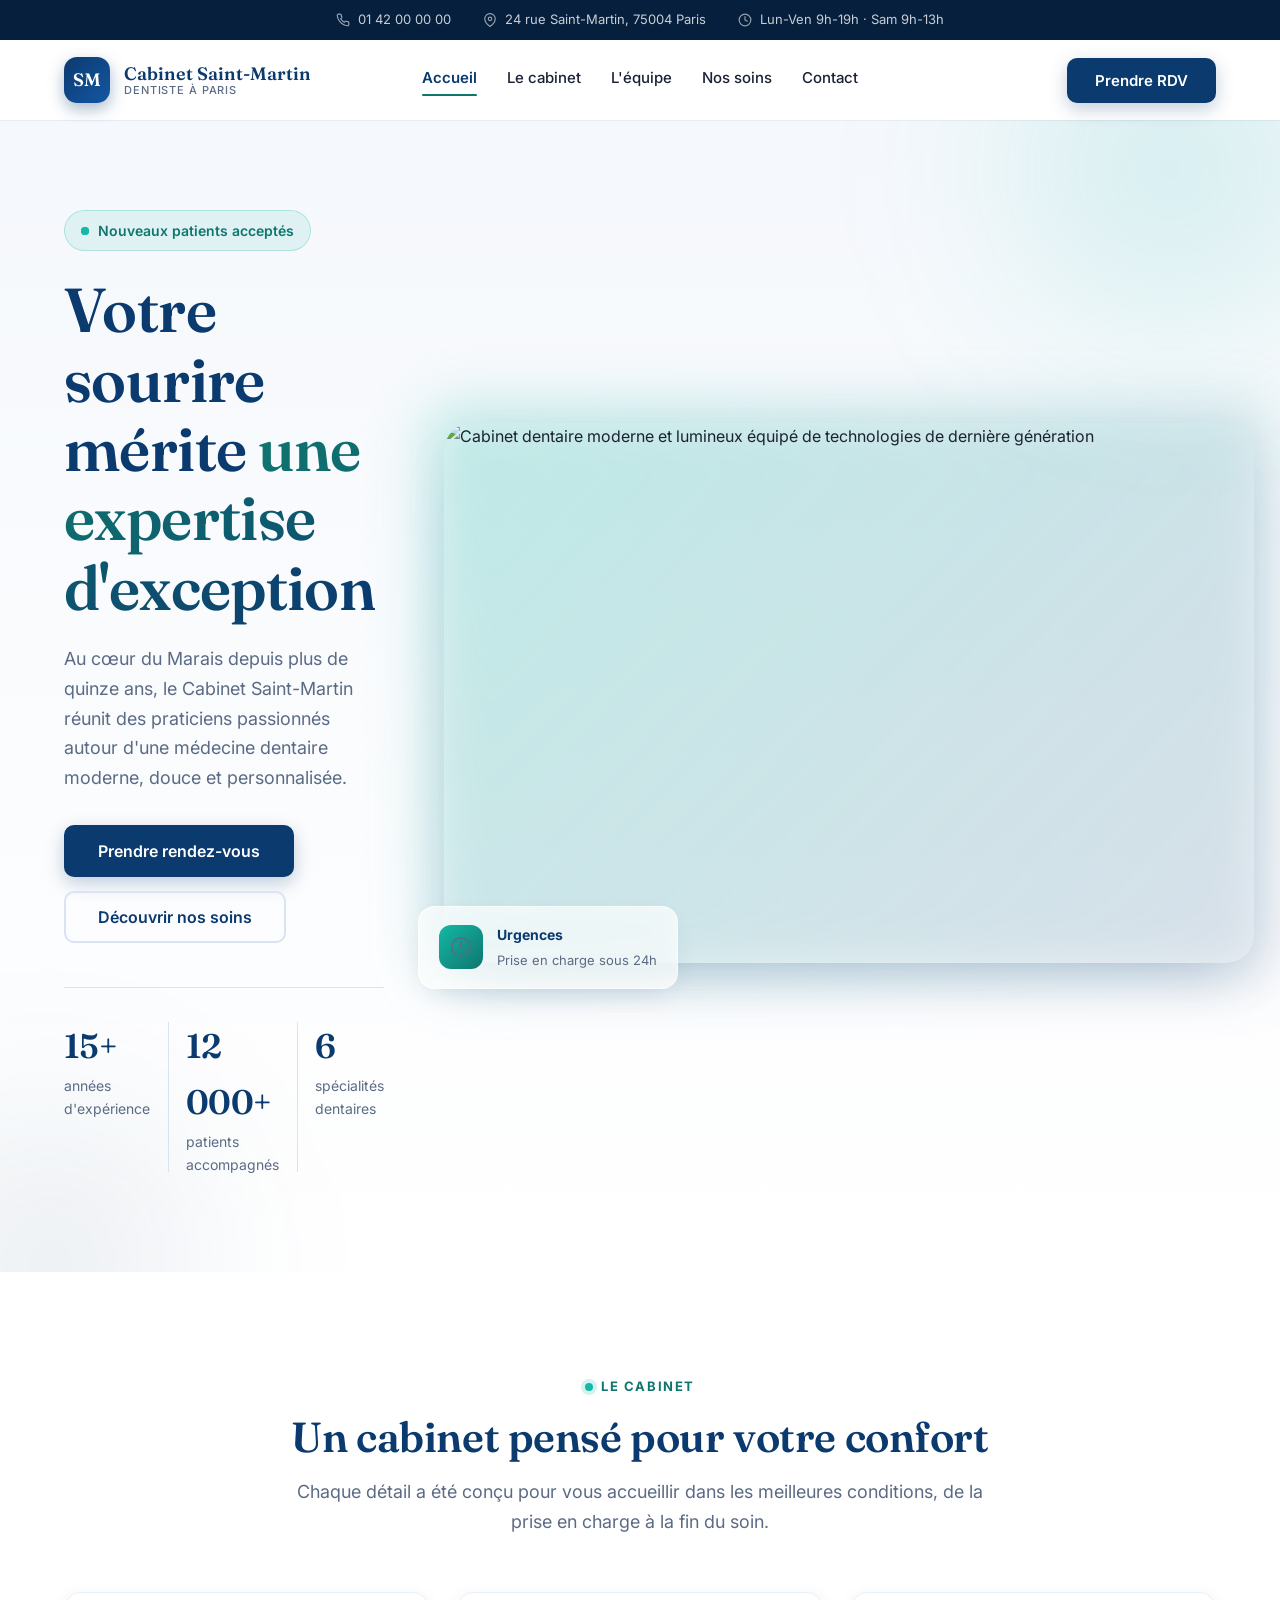
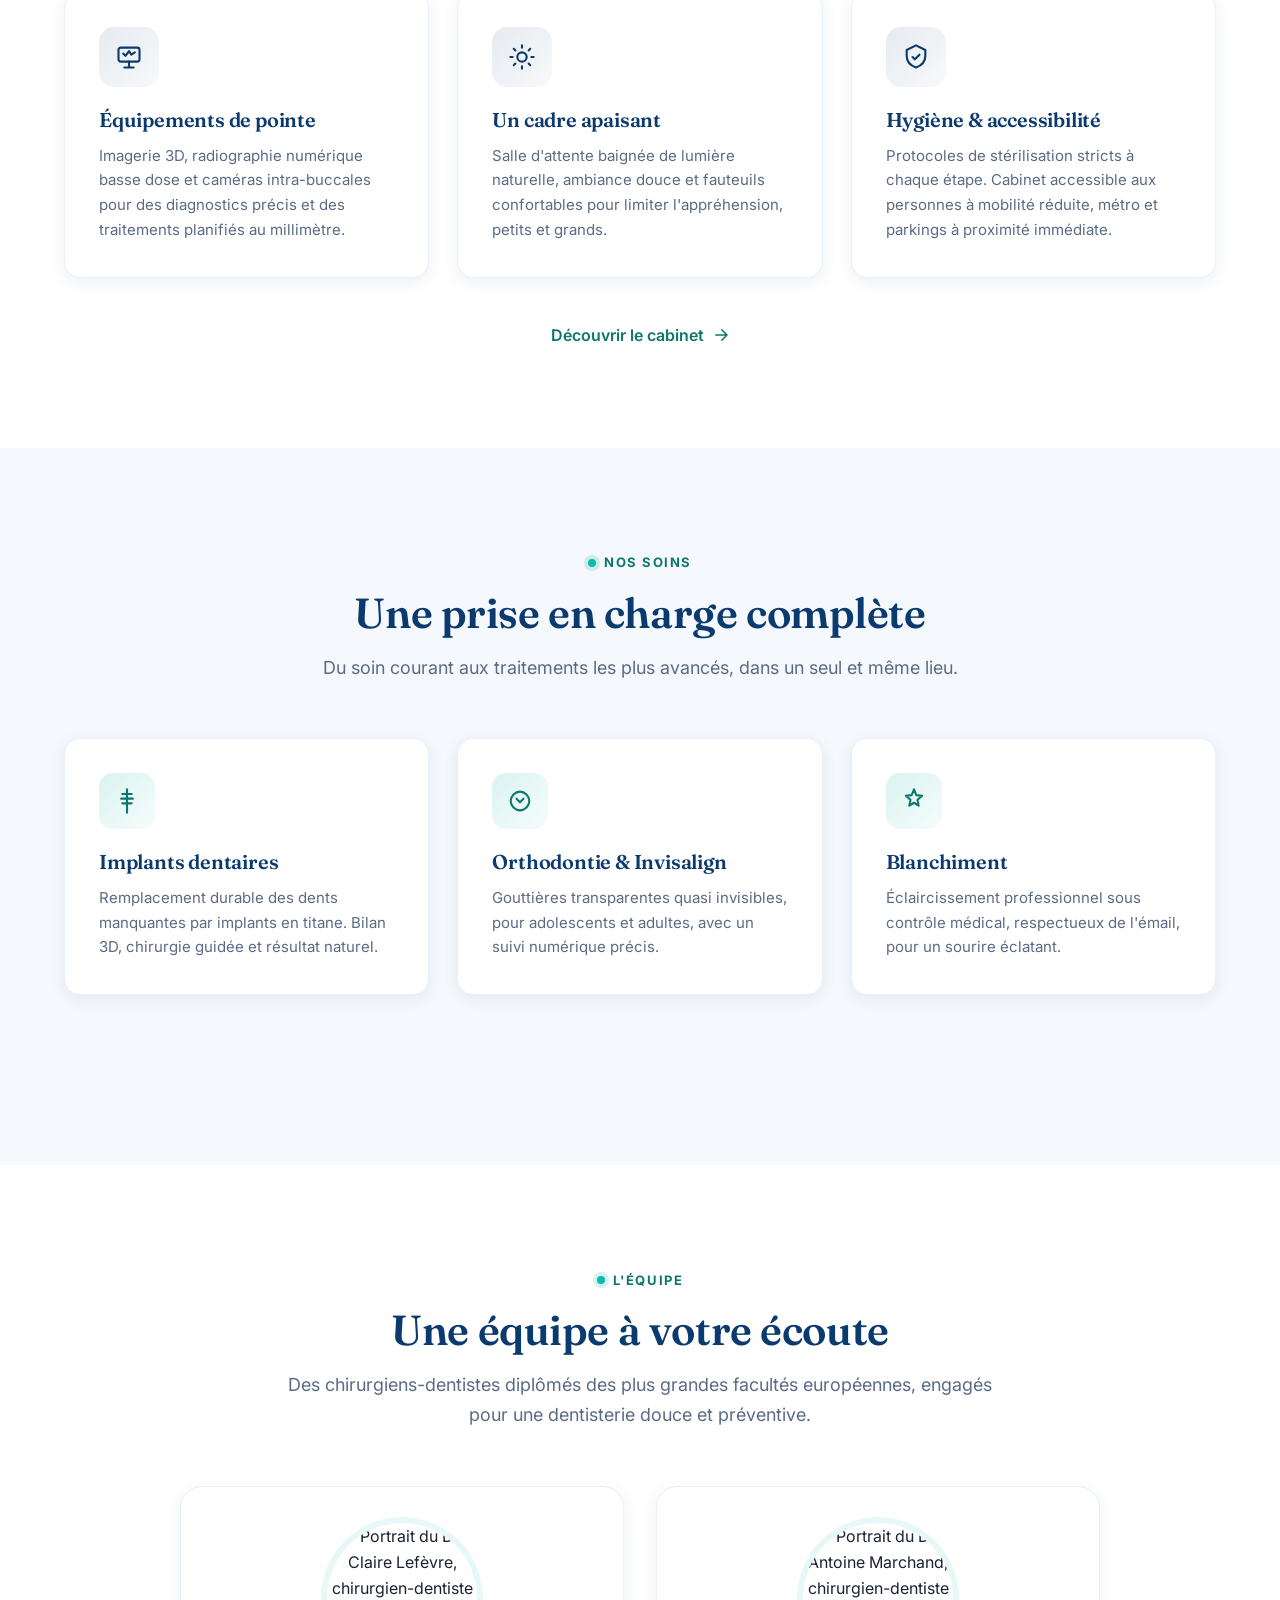
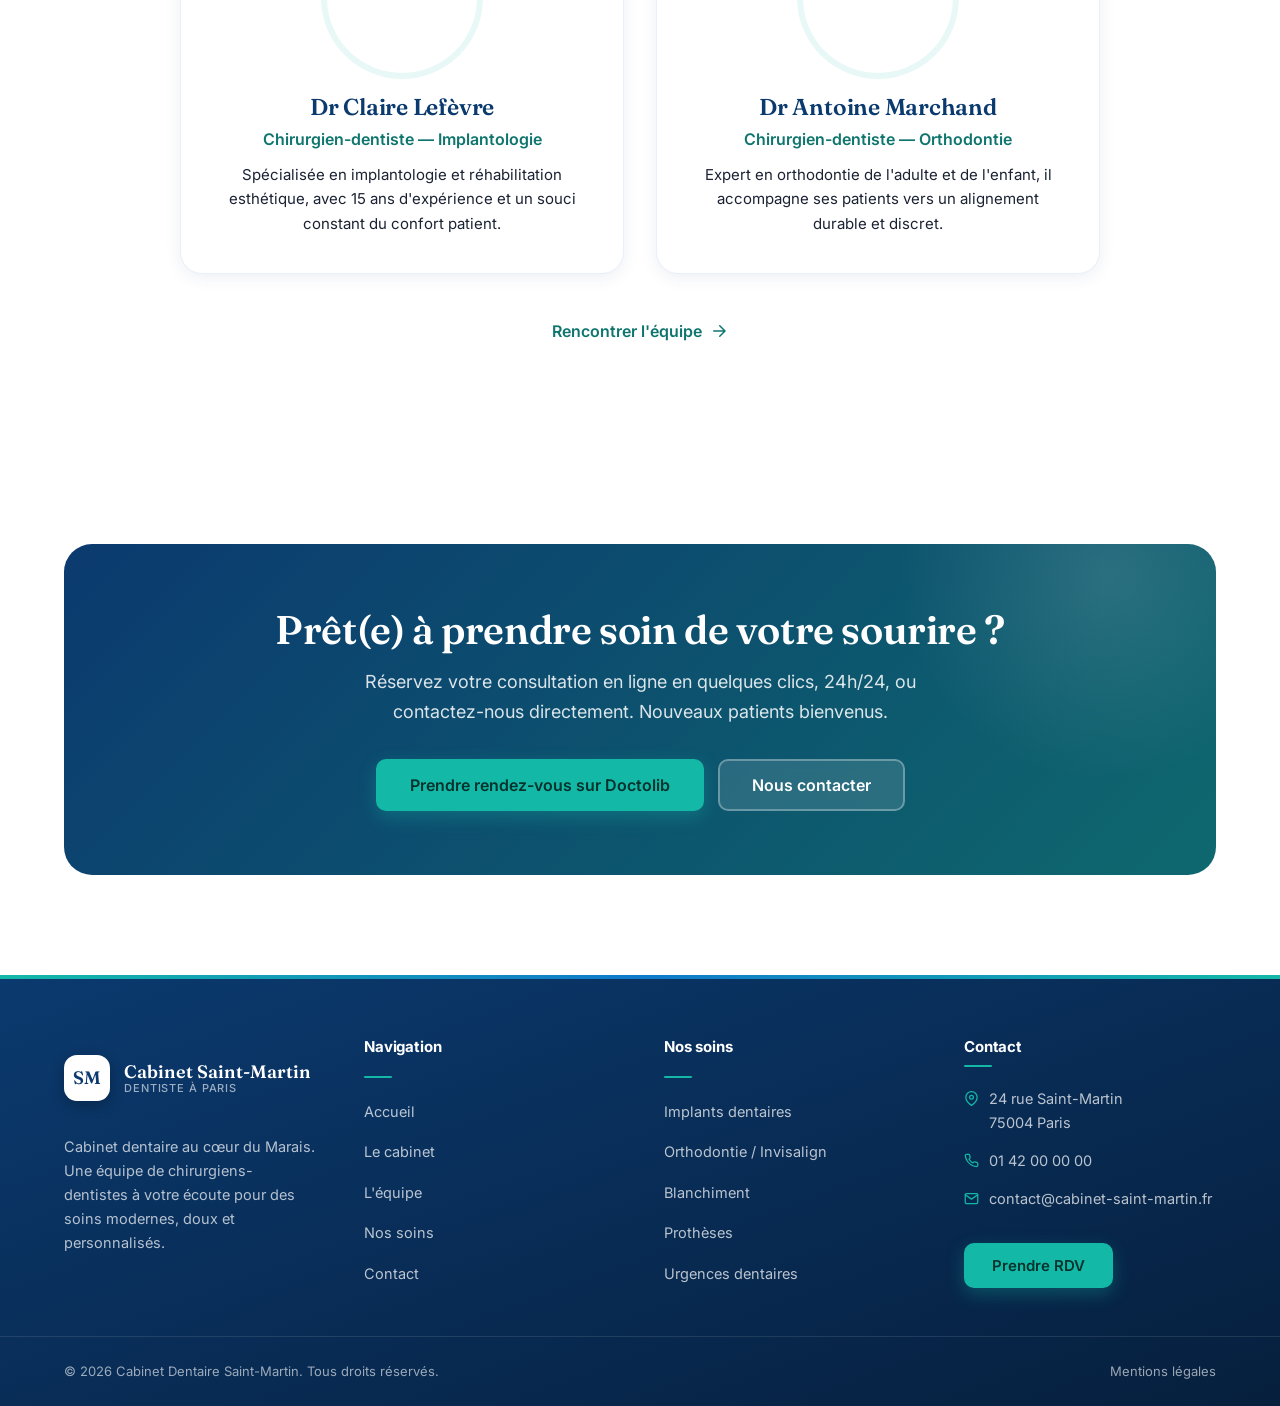
==== index.html @ 6ce34f9b "Add files via upload" ====
<!doctype html>
<html lang="fr">
  <head>
    <meta charset="UTF-8" />
    <meta name="viewport" content="width=device-width, initial-scale=1.0" />
    <title>
      Cabinet Dentaire Saint-Martin — Dentiste à Paris (Marais) | Implants,
      Invisalign, Urgences
    </title>
    <meta
      name="description"
      content="Cabinet dentaire Saint-Martin, au cœur du Marais à Paris : implants, orthodontie Invisalign, blanchiment, prothèses, urgences et pédiatrie. Nouveaux patients acceptés. Prenez rendez-vous en ligne sur Doctolib."
    />
    <link rel="canonical" href="https://cabinet-saint-martin.fr/" />
    <meta
      property="og:title"
      content="Cabinet Dentaire Saint-Martin — Dentiste à Paris"
    />
    <meta
      property="og:description"
      content="Soins dentaires d'excellence au cœur du Marais. Implants, orthodontie, urgences. Nouveaux patients acceptés."
    />
    <meta property="og:type" content="website" />
    <meta property="og:locale" content="fr_FR" />
    <meta
      property="og:image"
      content="https://images.unsplash.com/photo-1629909613654-28e377c37b09?w=1200&auto=format&fit=crop&q=80"
    />
    <meta name="twitter:card" content="summary_large_image" />
    <link rel="preconnect" href="https://fonts.googleapis.com" />
    <link rel="preconnect" href="https://fonts.gstatic.com" crossorigin />
    <link
      href="https://fonts.googleapis.com/css2?family=Fraunces:opsz,wght@9..144,400;9..144,500;9..144,600&family=Inter:wght@400;500;600;700;800&display=swap"
      rel="stylesheet"
    />
    <link rel="stylesheet" href="style.css?v=8" />
    <script type="application/ld+json">
      {
        "@context": "https://schema.org",
        "@type": "Dentist",
        "name": "Cabinet Dentaire Saint-Martin",
        "image": "https://images.unsplash.com/photo-1629909613654-28e377c37b09?w=1200&auto=format&fit=crop&q=80",
        "@id": "https://cabinet-saint-martin.fr",
        "url": "https://cabinet-saint-martin.fr",
        "telephone": "+33142000000",
        "email": "contact@cabinet-saint-martin.fr",
        "address": {
          "@type": "PostalAddress",
          "streetAddress": "24 rue Saint-Martin",
          "addressLocality": "Paris",
          "postalCode": "75004",
          "addressCountry": "FR"
        },
        "openingHoursSpecification": [
          {
            "@type": "OpeningHoursSpecification",
            "dayOfWeek": ["Monday", "Tuesday", "Wednesday", "Thursday", "Friday"],
            "opens": "09:00",
            "closes": "19:00"
          },
          {
            "@type": "OpeningHoursSpecification",
            "dayOfWeek": "Saturday",
            "opens": "09:00",
            "closes": "13:00"
          }
        ],
        "priceRange": "€€"
      }
    </script>
  </head>
  <body>
    <a class="skip-link" href="#main">Aller au contenu</a>

    <!-- TOPBAR -->
    <div class="topbar">
      <div class="container topbar-inner">
        <a href="tel:+33142000000" class="topbar-item topbar-link">
          <svg viewBox="0 0 24 24" fill="none" stroke="currentColor" stroke-width="2" stroke-linecap="round" stroke-linejoin="round">
            <path d="M22 16.92v3a2 2 0 0 1-2.18 2 19.79 19.79 0 0 1-8.63-3.07 19.5 19.5 0 0 1-6-6 19.79 19.79 0 0 1-3.07-8.67A2 2 0 0 1 4.11 2h3a2 2 0 0 1 2 1.72c.13.96.37 1.9.72 2.81a2 2 0 0 1-.45 2.11L8.09 9.91a16 16 0 0 0 6 6l1.27-1.27a2 2 0 0 1 2.11-.45c.91.35 1.85.59 2.81.72A2 2 0 0 1 22 16.92z" />
          </svg>
          <span>01 42 00 00 00</span>
        </a>
        <span class="topbar-item">
          <svg viewBox="0 0 24 24" fill="none" stroke="currentColor" stroke-width="2" stroke-linecap="round" stroke-linejoin="round">
            <path d="M21 10c0 7-9 13-9 13s-9-6-9-13a9 9 0 1 1 18 0z" />
            <circle cx="12" cy="10" r="3" />
          </svg>
          <span>24 rue Saint-Martin, 75004 Paris</span>
        </span>
        <span class="topbar-item topbar-hours">
          <svg viewBox="0 0 24 24" fill="none" stroke="currentColor" stroke-width="2" stroke-linecap="round" stroke-linejoin="round">
            <circle cx="12" cy="12" r="10" />
            <polyline points="12 6 12 12 16 14" />
          </svg>
          <span>Lun-Ven 9h-19h · Sam 9h-13h</span>
        </span>
      </div>
    </div>

    <!-- HEADER -->
    <header id="header" class="header">
      <div class="container header-inner">
        <a href="index.html" class="logo" aria-label="Cabinet Dentaire Saint-Martin - Accueil">
          <span class="logo-mark">SM</span>
          <span class="logo-text-group">
            <span class="logo-name">Cabinet Saint-Martin</span>
            <span class="logo-sub">Dentiste à Paris</span>
          </span>
        </a>
        <nav class="nav-desktop" aria-label="Navigation principale">
          <ul>
            <li><a href="index.html" class="is-active" aria-current="page">Accueil</a></li>
            <li><a href="cabinet.html">Le cabinet</a></li>
            <li><a href="equipe.html">L'équipe</a></li>
            <li><a href="soins.html">Nos soins</a></li>
            <li><a href="contact.html">Contact</a></li>
          </ul>
        </nav>
        <div class="header-actions">
          <a href="https://www.doctolib.fr" target="_blank" rel="noopener" class="btn btn-primary">Prendre RDV</a>
          <button class="hamburger" id="hamburger" aria-label="Ouvrir le menu" aria-expanded="false">
            <span></span><span></span><span></span>
          </button>
        </div>
      </div>
      <nav class="nav-mobile" id="navMobile" aria-label="Navigation mobile">
        <ul>
          <li><a href="index.html" class="is-active" aria-current="page">Accueil</a></li>
          <li><a href="cabinet.html">Le cabinet</a></li>
          <li><a href="equipe.html">L'équipe</a></li>
          <li><a href="soins.html">Nos soins</a></li>
          <li><a href="contact.html">Contact</a></li>
          <li><a href="https://www.doctolib.fr" target="_blank" rel="noopener" class="btn btn-primary">Prendre rendez-vous</a></li>
        </ul>
      </nav>
    </header>

    <main id="main" class="page">
      <!-- HERO -->
      <section class="hero">
        <div class="container hero-grid">
          <div class="hero-content">
            <span class="badge-pulse hero-anim" style="animation-delay: 0.1s">
              <span class="dot"></span> Nouveaux patients acceptés
            </span>
            <h1 class="hero-anim" style="animation-delay: 0.2s">
              Votre sourire mérite <span class="accent">une expertise d'exception</span>
            </h1>
            <p class="intro hero-anim" style="animation-delay: 0.35s">
              Au cœur du Marais depuis plus de quinze ans, le Cabinet Saint-Martin
              réunit des praticiens passionnés autour d'une médecine dentaire
              moderne, douce et personnalisée.
            </p>
            <div class="hero-cta hero-anim" style="animation-delay: 0.5s">
              <a href="https://www.doctolib.fr" target="_blank" rel="noopener" class="btn btn-primary btn-lg">
                Prendre rendez-vous
              </a>
              <a href="soins.html" class="btn btn-outline btn-lg">Découvrir nos soins</a>
            </div>
            <div class="hero-stats hero-anim" style="animation-delay: 0.65s">
              <div class="stat">
                <span class="stat-num">15+</span>
                <span class="stat-label">années d'expérience</span>
              </div>
              <div class="stat">
                <span class="stat-num">12 000+</span>
                <span class="stat-label">patients accompagnés</span>
              </div>
              <div class="stat">
                <span class="stat-num">6</span>
                <span class="stat-label">spécialités dentaires</span>
              </div>
            </div>
          </div>
          <div class="hero-image hero-anim" style="animation-delay: 0.3s">
            <img
              src="https://images.unsplash.com/photo-1629909613654-28e377c37b09?w=1000&auto=format&fit=crop&q=80"
              alt="Cabinet dentaire moderne et lumineux équipé de technologies de dernière génération"
              width="1000"
              height="667"
              loading="eager"
            />
            <div class="floating-badge">
              <span class="floating-badge-icon">
                <svg viewBox="0 0 24 24" fill="none" stroke="currentColor" stroke-width="1.8" stroke-linecap="round" stroke-linejoin="round">
                  <circle cx="12" cy="12" r="10" />
                  <path d="M12 6v6l4 2" />
                </svg>
              </span>
              <div>
                <strong>Urgences</strong>
                <span>Prise en charge sous 24h</span>
              </div>
            </div>
          </div>
        </div>
      </section>

      <!-- CABINET (teaser) -->
      <section class="section">
        <div class="container">
          <div class="section-head animate-on-scroll">
            <span class="eyebrow">Le cabinet</span>
            <h2>Un cabinet pensé pour votre confort</h2>
            <p class="lead">
              Chaque détail a été conçu pour vous accueillir dans les meilleures
              conditions, de la prise en charge à la fin du soin.
            </p>
          </div>
          <div class="cabinet-grid">
            <article class="cabinet-card animate-on-scroll" style="transition-delay: 0.05s">
              <div class="icon">
                <svg viewBox="0 0 24 24" fill="none" stroke="currentColor" stroke-width="1.8" stroke-linecap="round" stroke-linejoin="round">
                  <rect x="3" y="4" width="18" height="12" rx="2" />
                  <path d="M8 21h8M12 16v5" />
                  <path d="M7 9l2 2 3-4 2 3 3-2" />
                </svg>
              </div>
              <h3>Équipements de pointe</h3>
              <p>
                Imagerie 3D, radiographie numérique basse dose et caméras
                intra-buccales pour des diagnostics précis et des traitements
                planifiés au millimètre.
              </p>
            </article>
            <article class="cabinet-card animate-on-scroll" style="transition-delay: 0.15s">
              <div class="icon">
                <svg viewBox="0 0 24 24" fill="none" stroke="currentColor" stroke-width="1.8" stroke-linecap="round" stroke-linejoin="round">
                  <circle cx="12" cy="12" r="4" />
                  <path d="M12 2v2M12 20v2M4.93 4.93l1.41 1.41M17.66 17.66l1.41 1.41M2 12h2M20 12h2M4.93 19.07l1.41-1.41M17.66 6.34l1.41-1.41" />
                </svg>
              </div>
              <h3>Un cadre apaisant</h3>
              <p>
                Salle d'attente baignée de lumière naturelle, ambiance douce et
                fauteuils confortables pour limiter l'appréhension, petits et
                grands.
              </p>
            </article>
            <article class="cabinet-card animate-on-scroll" style="transition-delay: 0.25s">
              <div class="icon">
                <svg viewBox="0 0 24 24" fill="none" stroke="currentColor" stroke-width="1.8" stroke-linecap="round" stroke-linejoin="round">
                  <path d="M12 2l8 4v5c0 5-3.5 8.5-8 10-4.5-1.5-8-5-8-10V6l8-4z" />
                  <path d="M9 12l2 2 4-4" />
                </svg>
              </div>
              <h3>Hygiène &amp; accessibilité</h3>
              <p>
                Protocoles de stérilisation stricts à chaque étape. Cabinet
                accessible aux personnes à mobilité réduite, métro et parkings à
                proximité immédiate.
              </p>
            </article>
          </div>
          <div style="text-align: center; margin-top: 44px" class="animate-on-scroll">
            <a href="cabinet.html" class="link-arrow">
              Découvrir le cabinet
              <svg viewBox="0 0 24 24" fill="none" stroke="currentColor" stroke-width="2" stroke-linecap="round" stroke-linejoin="round"><path d="M5 12h14M13 5l7 7-7 7" /></svg>
            </a>
          </div>
        </div>
      </section>

      <!-- SOINS (teaser) -->
      <section class="section section-alt">
        <div class="container">
          <div class="section-head animate-on-scroll">
            <span class="eyebrow">Nos soins</span>
            <h2>Une prise en charge complète</h2>
            <p class="lead">
              Du soin courant aux traitements les plus avancés, dans un seul et
              même lieu.
            </p>
          </div>
          <div class="cards-grid">
            <article class="care-card animate-on-scroll" style="transition-delay: 0.05s">
              <div class="icon">
                <svg viewBox="0 0 24 24" fill="none" stroke="currentColor" stroke-width="1.8" stroke-linecap="round" stroke-linejoin="round"><path d="M12 2v20M8 6h8M7 10h10M8 14h8" /></svg>
              </div>
              <h3>Implants dentaires</h3>
              <p>
                Remplacement durable des dents manquantes par implants en titane.
                Bilan 3D, chirurgie guidée et résultat naturel.
              </p>
            </article>
            <article class="care-card animate-on-scroll" style="transition-delay: 0.15s">
              <div class="icon">
                <svg viewBox="0 0 24 24" fill="none" stroke="currentColor" stroke-width="1.8" stroke-linecap="round" stroke-linejoin="round"><path d="M4 12c0-4 4-8 8-8s8 4 8 8-4 8-8 8-8-4-8-8z" /><path d="M9 10l3 3 3-3" /></svg>
              </div>
              <h3>Orthodontie &amp; Invisalign</h3>
              <p>
                Gouttières transparentes quasi invisibles, pour adolescents et
                adultes, avec un suivi numérique précis.
              </p>
            </article>
            <article class="care-card animate-on-scroll" style="transition-delay: 0.25s">
              <div class="icon">
                <svg viewBox="0 0 24 24" fill="none" stroke="currentColor" stroke-width="1.8" stroke-linecap="round" stroke-linejoin="round"><path d="M12 2l2 5 5 .5-4 3.5 1 5-4-2.5L8 16l1-5-4-3.5L10 7z" /></svg>
              </div>
              <h3>Blanchiment</h3>
              <p>
                Éclaircissement professionnel sous contrôle médical, respectueux
                de l'émail, pour un sourire éclatant.
              </p>
            </article>
          </div>
          <div style="text-align: center; margin-top: 44px" class="animate-on-scroll">
            <a href="soins.html" class="link-arrow">
              Voir tous nos soins
              <svg viewBox="0 0 24 24" fill="none" stroke="currentColor" stroke-width="2" stroke-linecap="round" stroke-linejoin="round"><path d="M5 12h14M13 5l7 7-7 7" /></svg>
            </a>
          </div>
        </div>
      </section>

      <!-- ÉQUIPE (teaser) -->
      <section class="section">
        <div class="container">
          <div class="section-head animate-on-scroll">
            <span class="eyebrow">L'équipe</span>
            <h2>Une équipe à votre écoute</h2>
            <p class="lead">
              Des chirurgiens-dentistes diplômés des plus grandes facultés
              européennes, engagés pour une dentisterie douce et préventive.
            </p>
          </div>
          <div class="team-grid">
            <article class="team-card animate-on-scroll" style="transition-delay: 0.1s">
              <img src="https://images.unsplash.com/photo-1612349317150-e413f6a5b16d?w=400&auto=format&fit=crop&q=80" alt="Portrait du Dr Claire Lefèvre, chirurgien-dentiste" width="150" height="150" loading="lazy" />
              <h3>Dr Claire Lefèvre</h3>
              <p class="role">Chirurgien-dentiste — Implantologie</p>
              <p class="bio">
                Spécialisée en implantologie et réhabilitation esthétique, avec
                15 ans d'expérience et un souci constant du confort patient.
              </p>
            </article>
            <article class="team-card animate-on-scroll" style="transition-delay: 0.2s">
              <img src="https://images.unsplash.com/photo-1537368910025-700350fe46c7?w=400&auto=format&fit=crop&q=80" alt="Portrait du Dr Antoine Marchand, chirurgien-dentiste" width="150" height="150" loading="lazy" />
              <h3>Dr Antoine Marchand</h3>
              <p class="role">Chirurgien-dentiste — Orthodontie</p>
              <p class="bio">
                Expert en orthodontie de l'adulte et de l'enfant, il accompagne
                ses patients vers un alignement durable et discret.
              </p>
            </article>
          </div>
          <div style="text-align: center; margin-top: 44px" class="animate-on-scroll">
            <a href="equipe.html" class="link-arrow">
              Rencontrer l'équipe
              <svg viewBox="0 0 24 24" fill="none" stroke="currentColor" stroke-width="2" stroke-linecap="round" stroke-linejoin="round"><path d="M5 12h14M13 5l7 7-7 7" /></svg>
            </a>
          </div>
        </div>
      </section>

      <!-- CTA BAND -->
      <section class="section">
        <div class="container">
          <div class="cta-band animate-on-scroll">
            <h2>Prêt(e) à prendre soin de votre sourire ?</h2>
            <p>
              Réservez votre consultation en ligne en quelques clics, 24h/24, ou
              contactez-nous directement. Nouveaux patients bienvenus.
            </p>
            <div class="cta-actions">
              <a href="https://www.doctolib.fr" target="_blank" rel="noopener" class="btn btn-teal btn-lg">
                Prendre rendez-vous sur Doctolib
              </a>
              <a href="contact.html" class="btn btn-light btn-lg">Nous contacter</a>
            </div>
          </div>
        </div>
      </section>
    </main>

    <!-- FOOTER -->
    <footer class="footer">
      <div class="container footer-grid">
        <div>
          <a href="index.html" class="logo">
            <span class="logo-mark">SM</span>
            <span class="logo-text-group">
              <span class="logo-name">Cabinet Saint-Martin</span>
              <span class="logo-sub">Dentiste à Paris</span>
            </span>
          </a>
          <p class="footer-about">
            Cabinet dentaire au cœur du Marais. Une équipe de
            chirurgiens-dentistes à votre écoute pour des soins modernes,
            doux et personnalisés.
          </p>
        </div>
        <div>
          <h4>Navigation</h4>
          <ul class="footer-links">
            <li><a href="index.html">Accueil</a></li>
            <li><a href="cabinet.html">Le cabinet</a></li>
            <li><a href="equipe.html">L'équipe</a></li>
            <li><a href="soins.html">Nos soins</a></li>
            <li><a href="contact.html">Contact</a></li>
          </ul>
        </div>
        <div>
          <h4>Nos soins</h4>
          <ul class="footer-links">
            <li><a href="soins.html">Implants dentaires</a></li>
            <li><a href="soins.html">Orthodontie / Invisalign</a></li>
            <li><a href="soins.html">Blanchiment</a></li>
            <li><a href="soins.html">Prothèses</a></li>
            <li><a href="soins.html">Urgences dentaires</a></li>
          </ul>
        </div>
        <div>
          <h4>Contact</h4>
          <p class="footer-contact-item">
            <svg viewBox="0 0 24 24" fill="none" stroke="currentColor" stroke-width="2" stroke-linecap="round" stroke-linejoin="round"><path d="M21 10c0 7-9 13-9 13s-9-6-9-13a9 9 0 1 1 18 0z" /><circle cx="12" cy="10" r="3" /></svg>
            <span>24 rue Saint-Martin<br />75004 Paris</span>
          </p>
          <p class="footer-contact-item">
            <svg viewBox="0 0 24 24" fill="none" stroke="currentColor" stroke-width="2" stroke-linecap="round" stroke-linejoin="round"><path d="M22 16.92v3a2 2 0 0 1-2.18 2 19.79 19.79 0 0 1-8.63-3.07 19.5 19.5 0 0 1-6-6 19.79 19.79 0 0 1-3.07-8.67A2 2 0 0 1 4.11 2h3a2 2 0 0 1 2 1.72c.13.96.37 1.9.72 2.81a2 2 0 0 1-.45 2.11L8.09 9.91a16 16 0 0 0 6 6l1.27-1.27a2 2 0 0 1 2.11-.45c.91.35 1.85.59 2.81.72A2 2 0 0 1 22 16.92z" /></svg>
            <a href="tel:+33142000000">01 42 00 00 00</a>
          </p>
          <p class="footer-contact-item">
            <svg viewBox="0 0 24 24" fill="none" stroke="currentColor" stroke-width="2" stroke-linecap="round" stroke-linejoin="round"><path d="M4 4h16c1.1 0 2 .9 2 2v12c0 1.1-.9 2-2 2H4c-1.1 0-2-.9-2-2V6c0-1.1.9-2 2-2z" /><polyline points="22 6 12 13 2 6" /></svg>
            <a href="mailto:contact@cabinet-saint-martin.fr">contact@cabinet-saint-martin.fr</a>
          </p>
          <a href="https://www.doctolib.fr" target="_blank" rel="noopener" class="btn btn-teal footer-rdv">Prendre RDV</a>
        </div>
      </div>
      <div class="footer-bottom">
        <div class="container">
          <p>© <span id="year"></span> Cabinet Dentaire Saint-Martin. Tous droits réservés.</p>
          <p><a href="contact.html">Mentions légales</a></p>
        </div>
      </div>
    </footer>

    <script src="script.js?v=8"></script>
  </body>
</html>
---- style.css ----
/* =========================================================
   CABINET DENTAIRE SAINT-MARTIN — DESIGN SYSTEM
   Palette : navy / teal / doctolib · Type : Fraunces + Inter
   ========================================================= */

:root {
  /* Couleurs */
  --white: #ffffff;
  --navy: #0b3a6f;
  --navy-dark: #082c56;
  --navy-deep: #061f3d;
  --teal: #14b8a6;
  --teal-dark: #0f766e;
  --doctolib: #107aca;
  --gold: #f59e0b;

  /* Surfaces & texte */
  --alt: #f5f8fc;
  --alt-2: #eef4fb;
  --text: #1a2233;
  --muted: #5b6b85;
  --border: #d9e3f2;
  --border-soft: #e9f0f9;
  --error: #dc2626;

  /* Ombres */
  --shadow-xs: 0 1px 3px rgba(11, 58, 111, 0.06);
  --shadow-sm: 0 4px 16px rgba(11, 58, 111, 0.08);
  --shadow: 0 10px 30px -12px rgba(11, 58, 111, 0.18);
  --shadow-lg: 0 24px 60px -24px rgba(11, 58, 111, 0.28);
  --shadow-teal: 0 18px 40px -18px rgba(15, 118, 110, 0.4);

  /* Rayons */
  --r-sm: 10px;
  --r: 16px;
  --r-lg: 22px;
  --r-xl: 28px;
  --r-full: 999px;

  /* Mouvement */
  --t: 220ms;
  --ease: cubic-bezier(0.4, 0, 0.2, 1);
  --ease-out: cubic-bezier(0.16, 1, 0.3, 1);

  /* Mise en page */
  --topbar-h: 40px;
  --header-h: 80px;
  --maxw: 1200px;
}

* {
  box-sizing: border-box;
  margin: 0;
  padding: 0;
}

html {
  scroll-behavior: smooth;
  scroll-padding-top: 120px;
  -webkit-text-size-adjust: 100%;
  overflow-x: hidden;
}

::selection {
  background: var(--teal);
  color: var(--white);
}

body {
  font-family: "Inter", system-ui, -apple-system, sans-serif;
  color: var(--text);
  line-height: 1.65;
  background: var(--white);
  -webkit-font-smoothing: antialiased;
  -moz-osx-font-smoothing: grayscale;
  overflow-x: hidden;
}

img {
  max-width: 100%;
  display: block;
}

a {
  color: inherit;
  text-decoration: none;
}

h1,
h2,
h3,
h4 {
  font-family: "Fraunces", Georgia, serif;
  font-weight: 600;
  line-height: 1.12;
  letter-spacing: -0.01em;
  color: var(--navy);
}

/* Liens d'accessibilité (skip-link) */
.skip-link {
  position: absolute;
  left: -9999px;
  top: 0;
  z-index: 999;
  background: var(--navy);
  color: var(--white);
  padding: 12px 18px;
  border-radius: 0 0 var(--r-sm) 0;
  font-weight: 600;
}
.skip-link:focus {
  left: 0;
}

/* Focus visible cohérent */
a:focus-visible,
button:focus-visible,
input:focus-visible,
select:focus-visible,
textarea:focus-visible,
.btn:focus-visible {
  outline: 3px solid var(--teal);
  outline-offset: 2px;
}

/* =========================================================
   LAYOUT
   ========================================================= */
.container {
  max-width: var(--maxw);
  margin: 0 auto;
  padding: 0 24px;
}

.section {
  padding: 100px 0;
  scroll-margin-top: 120px;
}
.section-alt {
  background: var(--alt);
}
.section-tight {
  padding: 72px 0;
}

.section-head {
  max-width: 720px;
  margin: 0 auto 56px;
  text-align: center;
}
.section-head.left {
  margin-left: 0;
  text-align: left;
}
.section-head h2 {
  font-size: clamp(30px, 4vw, 42px);
  margin-bottom: 16px;
}
.section-head .lead {
  font-size: 18px;
  color: var(--muted);
}

.eyebrow {
  display: inline-flex;
  align-items: center;
  gap: 8px;
  font-family: "Inter", sans-serif;
  font-size: 13px;
  font-weight: 700;
  letter-spacing: 0.12em;
  text-transform: uppercase;
  color: var(--teal-dark);
  margin-bottom: 16px;
}
.eyebrow::before {
  content: "";
  width: 8px;
  height: 8px;
  border-radius: 50%;
  background: var(--teal);
  box-shadow: 0 0 0 4px rgba(20, 184, 166, 0.18);
}
.section-head.center .eyebrow,
.section-head:not(.left) .eyebrow {
  margin-left: auto;
  margin-right: auto;
}

.lead {
  font-size: 18px;
  color: var(--muted);
}

/* =========================================================
   BOUTONS
   ========================================================= */
.btn {
  display: inline-flex;
  align-items: center;
  justify-content: center;
  gap: 10px;
  padding: 13px 26px;
  border-radius: var(--r-sm);
  font-family: "Inter", sans-serif;
  font-weight: 600;
  font-size: 15px;
  line-height: 1;
  cursor: pointer;
  border: 2px solid transparent;
  transition: all var(--t) var(--ease);
  white-space: nowrap;
}
.btn svg {
  width: 18px;
  height: 18px;
}
.btn-lg {
  padding: 16px 32px;
  font-size: 16px;
}

.btn-primary {
  background: var(--navy);
  color: var(--white);
  border-color: var(--navy);
  box-shadow: 0 6px 18px rgba(11, 58, 111, 0.25);
}
.btn-primary:hover {
  background: var(--teal-dark);
  border-color: var(--teal-dark);
  box-shadow: var(--shadow-teal);
  transform: translateY(-2px);
}

.btn-teal {
  background: var(--teal);
  color: #05332e;
  border-color: var(--teal);
  box-shadow: 0 6px 18px rgba(20, 184, 166, 0.3);
}
.btn-teal:hover {
  background: var(--teal-dark);
  border-color: var(--teal-dark);
  color: var(--white);
  transform: translateY(-2px);
  box-shadow: var(--shadow-teal);
}

.btn-outline {
  background: transparent;
  color: var(--navy);
  border-color: var(--border);
}
.btn-outline:hover {
  background: var(--navy);
  color: var(--white);
  border-color: var(--navy);
  transform: translateY(-2px);
  box-shadow: 0 8px 22px rgba(11, 58, 111, 0.22);
}

.btn-doctolib {
  background: var(--white);
  color: var(--doctolib);
  border-color: var(--white);
}
.btn-doctolib:hover {
  background: rgba(255, 255, 255, 0.92);
  border-color: rgba(255, 255, 255, 0.92);
  transform: translateY(-2px);
  box-shadow: 0 10px 26px rgba(0, 0, 0, 0.2);
}

.btn-light {
  background: rgba(255, 255, 255, 0.12);
  color: var(--white);
  border-color: rgba(255, 255, 255, 0.3);
  backdrop-filter: blur(6px);
}
.btn-light:hover {
  background: rgba(255, 255, 255, 0.2);
  border-color: rgba(255, 255, 255, 0.5);
  transform: translateY(-2px);
}

/* Lien fléché */
.link-arrow {
  display: inline-flex;
  align-items: center;
  gap: 8px;
  font-weight: 600;
  color: var(--teal-dark);
  transition: gap var(--t) var(--ease);
}
.link-arrow svg {
  width: 18px;
  height: 18px;
  transition: transform var(--t) var(--ease);
}
.link-arrow:hover {
  gap: 12px;
}
.link-arrow:hover svg {
  transform: translateX(3px);
}

/* =========================================================
   TOPBAR
   ========================================================= */
.topbar {
  position: fixed;
  inset: 0 0 auto 0;
  z-index: 101;
  height: var(--topbar-h);
  background: var(--navy-deep);
  color: rgba(255, 255, 255, 0.78);
  font-size: 13px;
}
.topbar-inner {
  display: flex;
  align-items: center;
  justify-content: center;
  gap: 32px;
  height: 100%;
}
.topbar-item {
  display: flex;
  align-items: center;
  gap: 8px;
  white-space: nowrap;
}
.topbar-item svg {
  width: 14px;
  height: 14px;
  flex-shrink: 0;
  opacity: 0.75;
}
.topbar-link {
  transition: color var(--t) var(--ease);
}
.topbar-link:hover {
  color: var(--teal);
}

/* =========================================================
   HEADER
   ========================================================= */
.header {
  position: fixed;
  inset: var(--topbar-h) 0 auto 0;
  z-index: 100;
  background: rgba(255, 255, 255, 0.96);
  box-shadow: 0 1px 0 rgba(11, 58, 111, 0.06);
  transition:
    box-shadow 0.3s var(--ease),
    background-color 0.3s var(--ease);
}
.header.scrolled {
  background: rgba(255, 255, 255, 0.82);
  backdrop-filter: blur(14px);
  -webkit-backdrop-filter: blur(14px);
  box-shadow: 0 4px 24px rgba(11, 58, 111, 0.1);
}

/* Header transparent au-dessus d'un hero sombre (pages internes),
   puis header blanc translucide dès le défilement. */
.dark-hero .header:not(.scrolled) {
  background: transparent;
  box-shadow: none;
}
.dark-hero .header:not(.scrolled) .logo-mark {
  background: var(--white);
  color: var(--navy);
  box-shadow: 0 6px 16px rgba(0, 0, 0, 0.25);
}
.dark-hero .header:not(.scrolled) .logo-name {
  color: var(--white);
}
.dark-hero .header:not(.scrolled) .logo-sub {
  color: rgba(255, 255, 255, 0.65);
}
.dark-hero .header:not(.scrolled) .nav-desktop a {
  color: rgba(255, 255, 255, 0.88);
}
.dark-hero .header:not(.scrolled) .nav-desktop a:hover,
.dark-hero .header:not(.scrolled) .nav-desktop a.is-active {
  color: var(--white);
}
.dark-hero .header:not(.scrolled) .nav-desktop a::after {
  background: var(--teal);
}
.dark-hero .header:not(.scrolled) .hamburger span {
  background: var(--white);
}

.header-inner {
  display: grid;
  grid-template-columns: 1fr auto 1fr;
  align-items: center;
  height: var(--header-h);
  gap: 24px;
}

.logo {
  display: flex;
  align-items: center;
  gap: 14px;
  justify-self: start;
}
.logo-mark {
  width: 46px;
  height: 46px;
  border-radius: 13px;
  background: linear-gradient(135deg, var(--navy) 0%, #1457a3 100%);
  color: var(--white);
  display: grid;
  place-items: center;
  font-family: "Fraunces", serif;
  font-weight: 600;
  font-size: 18px;
  letter-spacing: 0.5px;
  box-shadow: 0 6px 16px rgba(11, 58, 111, 0.35);
  flex-shrink: 0;
}
.logo-text-group {
  display: flex;
  flex-direction: column;
  line-height: 1.2;
}
.logo-name {
  font-family: "Fraunces", serif;
  font-weight: 600;
  font-size: 18px;
  color: var(--navy);
}
.logo-sub {
  font-size: 11px;
  font-weight: 500;
  color: var(--muted);
  text-transform: uppercase;
  letter-spacing: 0.08em;
}

.nav-desktop ul {
  display: flex;
  gap: 30px;
  list-style: none;
}
.nav-desktop a {
  position: relative;
  display: inline-block;
  color: var(--text);
  font-weight: 500;
  font-size: 15px;
  padding-bottom: 6px;
  transition: color var(--t) var(--ease);
  white-space: nowrap;
}
.nav-desktop a::after {
  content: "";
  position: absolute;
  left: 0;
  right: 100%;
  bottom: 0;
  height: 2px;
  border-radius: 2px;
  background: var(--teal-dark);
  transition: right var(--t) var(--ease);
}
.nav-desktop a:hover {
  color: var(--teal-dark);
}
.nav-desktop a:hover::after,
.nav-desktop a.is-active::after {
  right: 0;
}
.nav-desktop a.is-active {
  color: var(--navy);
  font-weight: 600;
}

.header-actions {
  display: flex;
  align-items: center;
  gap: 16px;
  justify-self: end;
}

.hamburger {
  display: none;
  flex-direction: column;
  gap: 5px;
  background: none;
  border: none;
  cursor: pointer;
  padding: 8px;
}
.hamburger span {
  width: 24px;
  height: 2px;
  background: var(--navy);
  border-radius: 2px;
  transition: 0.3s var(--ease);
}
.hamburger.active span:nth-child(1) {
  transform: translateY(7px) rotate(45deg);
}
.hamburger.active span:nth-child(2) {
  opacity: 0;
}
.hamburger.active span:nth-child(3) {
  transform: translateY(-7px) rotate(-45deg);
}

.nav-mobile {
  display: none;
  background: var(--white);
  border-top: 1px solid var(--border);
}
.nav-mobile.open {
  display: block;
}
.nav-mobile ul {
  list-style: none;
  padding: 16px 24px 24px;
}
.nav-mobile li {
  border-bottom: 1px solid var(--border-soft);
}
.nav-mobile li:last-child {
  border: none;
  padding-top: 16px;
}
.nav-mobile a {
  display: block;
  padding: 14px 0;
  color: var(--text);
  font-weight: 500;
}
.nav-mobile a.is-active {
  color: var(--teal-dark);
  font-weight: 600;
}
.nav-mobile .btn {
  width: 100%;
}

/* Décalage du contenu sous le header fixe */
.page {
  padding-top: calc(var(--topbar-h) + var(--header-h));
}

/* =========================================================
   HERO (Accueil)
   ========================================================= */
.hero {
  position: relative;
  padding: 90px 0 96px;
  background: linear-gradient(180deg, var(--alt) 0%, var(--white) 100%);
  overflow: hidden;
}
.hero::before,
.hero::after {
  content: "";
  position: absolute;
  border-radius: 50%;
  filter: blur(80px);
  pointer-events: none;
  z-index: 0;
}
.hero::before {
  width: 460px;
  height: 460px;
  top: -180px;
  right: -120px;
  background: radial-gradient(circle, rgba(20, 184, 166, 0.2), transparent 70%);
}
.hero::after {
  width: 420px;
  height: 420px;
  bottom: -200px;
  left: -160px;
  background: radial-gradient(circle, rgba(11, 58, 111, 0.12), transparent 70%);
}
.hero-grid {
  position: relative;
  z-index: 1;
  display: grid;
  grid-template-columns: 1.05fr 0.95fr;
  gap: 60px;
  align-items: center;
}

.badge-pulse {
  display: inline-flex;
  align-items: center;
  gap: 9px;
  background: rgba(20, 184, 166, 0.1);
  color: var(--teal-dark);
  border: 1px solid rgba(20, 184, 166, 0.25);
  padding: 8px 16px;
  border-radius: var(--r-full);
  font-size: 14px;
  font-weight: 600;
  margin-bottom: 24px;
}
.badge-pulse .dot {
  width: 8px;
  height: 8px;
  border-radius: 50%;
  background: var(--teal);
  position: relative;
}
.badge-pulse .dot::after {
  content: "";
  position: absolute;
  inset: 0;
  border-radius: 50%;
  background: var(--teal);
  animation: pulse 2s var(--ease) infinite;
}
@keyframes pulse {
  0% {
    transform: scale(1);
    opacity: 0.6;
  }
  100% {
    transform: scale(3.2);
    opacity: 0;
  }
}

.hero h1 {
  font-size: clamp(38px, 5.2vw, 62px);
  margin-bottom: 22px;
}
.hero h1 .accent {
  background: linear-gradient(120deg, var(--teal-dark), var(--navy));
  -webkit-background-clip: text;
  background-clip: text;
  color: transparent;
}
.hero p.intro {
  font-size: 18px;
  color: var(--muted);
  max-width: 540px;
  margin-bottom: 32px;
}
.hero-cta {
  display: flex;
  flex-wrap: wrap;
  gap: 14px;
  margin-bottom: 44px;
}

.hero-stats {
  display: flex;
  gap: 36px;
  border-top: 1px solid var(--border);
  padding-top: 30px;
}
.hero-stats .stat {
  position: relative;
  display: flex;
  flex-direction: column;
}
.hero-stats .stat:not(:first-child)::before {
  content: "";
  position: absolute;
  left: -18px;
  top: 4px;
  bottom: 4px;
  width: 1px;
  background: var(--border);
}
.stat-num {
  font-family: "Fraunces", serif;
  font-size: 34px;
  font-weight: 600;
  color: var(--navy);
  letter-spacing: -0.02em;
}
.stat-label {
  font-size: 14px;
  color: var(--muted);
}

.hero-image {
  position: relative;
  isolation: isolate;
}
.hero-image::before {
  content: "";
  position: absolute;
  inset: -18px;
  z-index: -1;
  border-radius: var(--r-xl);
  background: linear-gradient(
    135deg,
    rgba(20, 184, 166, 0.25),
    rgba(11, 58, 111, 0.15)
  );
  filter: blur(28px);
}
.hero-image img {
  width: 100%;
  height: 540px;
  object-fit: cover;
  border-radius: var(--r-xl);
  box-shadow: var(--shadow-lg);
}
.floating-badge {
  position: absolute;
  bottom: -26px;
  left: -26px;
  display: flex;
  align-items: center;
  gap: 14px;
  background: rgba(255, 255, 255, 0.78);
  backdrop-filter: blur(14px);
  -webkit-backdrop-filter: blur(14px);
  border: 1px solid rgba(255, 255, 255, 0.6);
  padding: 16px 20px;
  border-radius: var(--r);
  box-shadow: var(--shadow);
}
.floating-badge-icon {
  width: 44px;
  height: 44px;
  border-radius: 12px;
  background: linear-gradient(135deg, var(--teal), var(--teal-dark));
  color: var(--white);
  display: grid;
  place-items: center;
}
.floating-badge-icon svg {
  width: 22px;
  height: 22px;
}
.floating-badge strong {
  display: block;
  font-family: "Inter", sans-serif;
  font-size: 14px;
  color: var(--navy);
  font-weight: 700;
}
.floating-badge span {
  font-size: 13px;
  color: var(--muted);
}

/* =========================================================
   PAGE HERO (pages internes)
   ========================================================= */
.page-hero {
  position: relative;
  background: linear-gradient(150deg, var(--navy) 0%, var(--navy-deep) 100%);
  color: var(--white);
  padding: calc(var(--topbar-h) + var(--header-h) + 60px) 0 80px;
  overflow: hidden;
}
.page-hero::before {
  content: "";
  position: absolute;
  width: 480px;
  height: 480px;
  top: -200px;
  right: -120px;
  border-radius: 50%;
  background: radial-gradient(circle, rgba(20, 184, 166, 0.22), transparent 70%);
  filter: blur(70px);
}
.page-hero::after {
  content: "";
  position: absolute;
  inset: 0;
  background-image: radial-gradient(
    rgba(255, 255, 255, 0.06) 1px,
    transparent 1px
  );
  background-size: 28px 28px;
  opacity: 0.5;
  pointer-events: none;
}
.page-hero .container {
  position: relative;
  z-index: 1;
}
.page-hero .eyebrow {
  color: #7fe3d6;
}
.page-hero .eyebrow::before {
  box-shadow: 0 0 0 4px rgba(20, 184, 166, 0.25);
}
.page-hero h1 {
  color: var(--white);
  font-size: clamp(36px, 5vw, 54px);
  margin-bottom: 18px;
  max-width: 760px;
}
.page-hero p {
  color: rgba(255, 255, 255, 0.85);
  font-size: 19px;
  max-width: 620px;
}
.breadcrumb {
  display: flex;
  align-items: center;
  gap: 8px;
  font-size: 14px;
  color: rgba(255, 255, 255, 0.65);
  margin-bottom: 26px;
}
.breadcrumb a {
  transition: color var(--t) var(--ease);
}
.breadcrumb a:hover {
  color: var(--white);
}
.breadcrumb span[aria-current] {
  color: #7fe3d6;
}
.breadcrumb .sep {
  opacity: 0.5;
}

/* =========================================================
   CARTES — CABINET
   ========================================================= */
.cabinet-grid {
  display: grid;
  grid-template-columns: repeat(3, 1fr);
  gap: 28px;
}
.cabinet-card {
  background: var(--white);
  border-radius: var(--r);
  padding: 34px;
  box-shadow: var(--shadow-sm);
  border: 1px solid var(--border-soft);
  transition:
    transform 0.35s var(--ease-out),
    box-shadow 0.35s var(--ease-out),
    border-color 0.35s var(--ease-out);
}
.cabinet-card:hover {
  transform: translateY(-6px);
  box-shadow: var(--shadow-lg);
  border-color: rgba(11, 58, 111, 0.14);
}
.cabinet-card .icon {
  width: 60px;
  height: 60px;
  border-radius: 15px;
  background: linear-gradient(
    135deg,
    rgba(11, 58, 111, 0.1),
    rgba(11, 58, 111, 0.03)
  );
  color: var(--navy);
  display: grid;
  place-items: center;
  margin-bottom: 22px;
  transition: transform 0.35s var(--ease-out);
}
.cabinet-card:hover .icon {
  transform: scale(1.08) rotate(-3deg);
}
.cabinet-card .icon svg {
  width: 28px;
  height: 28px;
}
.cabinet-card h3 {
  font-size: 20px;
  margin-bottom: 12px;
}
.cabinet-card p {
  color: var(--muted);
  font-size: 15px;
}

/* =========================================================
   CARTES — SOINS
   ========================================================= */
.cards-grid {
  display: grid;
  grid-template-columns: repeat(3, 1fr);
  gap: 28px;
}
.care-card {
  position: relative;
  background: var(--white);
  border-radius: var(--r);
  padding: 34px;
  box-shadow: var(--shadow-sm);
  border: 1px solid var(--border-soft);
  overflow: hidden;
  transition:
    transform 0.35s var(--ease-out),
    box-shadow 0.35s var(--ease-out),
    border-color 0.35s var(--ease-out);
}
.care-card::before {
  content: "";
  position: absolute;
  inset: 0 0 auto 0;
  height: 3px;
  background: linear-gradient(90deg, var(--teal), var(--doctolib));
  transform: scaleX(0);
  transform-origin: left;
  transition: transform 0.4s var(--ease-out);
}
.care-card:hover {
  transform: translateY(-6px);
  box-shadow: var(--shadow-lg);
  border-color: rgba(20, 184, 166, 0.22);
}
.care-card:hover::before {
  transform: scaleX(1);
}
.care-card .icon {
  width: 56px;
  height: 56px;
  border-radius: 14px;
  background: linear-gradient(
    135deg,
    rgba(20, 184, 166, 0.16),
    rgba(20, 184, 166, 0.04)
  );
  color: var(--teal-dark);
  display: grid;
  place-items: center;
  margin-bottom: 22px;
  transition: transform 0.35s var(--ease-out);
}
.care-card:hover .icon {
  transform: scale(1.08);
}
.care-card .icon svg {
  width: 28px;
  height: 28px;
}
.care-card h3 {
  font-size: 20px;
  margin-bottom: 12px;
}
.care-card p {
  color: var(--muted);
  font-size: 15px;
}

/* Soins — version détaillée (page Soins) */
.care-grid {
  display: grid;
  grid-template-columns: 1fr 1fr;
  gap: 24px;
}
.care-detail {
  display: grid;
  grid-template-columns: 64px 1fr;
  gap: 22px;
  background: var(--white);
  border: 1px solid var(--border-soft);
  border-radius: var(--r-lg);
  padding: 36px;
  box-shadow: var(--shadow-sm);
  transition:
    box-shadow 0.35s var(--ease-out),
    border-color 0.35s var(--ease-out);
}
.care-detail:hover {
  box-shadow: var(--shadow);
  border-color: rgba(20, 184, 166, 0.2);
}
.care-detail .icon {
  width: 64px;
  height: 64px;
  border-radius: 16px;
  background: linear-gradient(135deg, var(--navy), #1457a3);
  color: var(--white);
  display: grid;
  place-items: center;
}
.care-detail .icon svg {
  width: 30px;
  height: 30px;
}
.care-detail h3 {
  font-size: 22px;
  margin-bottom: 10px;
}
.care-detail p {
  color: var(--muted);
  font-size: 15.5px;
}
.care-detail .tag {
  display: inline-block;
  margin-top: 16px;
  font-size: 13px;
  font-weight: 600;
  color: var(--teal-dark);
  background: rgba(20, 184, 166, 0.1);
  padding: 5px 12px;
  border-radius: var(--r-full);
}

/* =========================================================
   ÉQUIPE
   ========================================================= */
.team-grid {
  display: grid;
  grid-template-columns: repeat(2, 1fr);
  gap: 32px;
  max-width: 920px;
  margin: 0 auto;
}
.team-card {
  background: var(--white);
  border-radius: var(--r-lg);
  padding: 36px;
  box-shadow: var(--shadow-sm);
  border: 1px solid var(--border-soft);
  text-align: center;
  transition:
    transform 0.35s var(--ease-out),
    box-shadow 0.35s var(--ease-out),
    border-color 0.35s var(--ease-out);
}
.team-card:hover {
  transform: translateY(-6px);
  box-shadow: var(--shadow-lg);
  border-color: rgba(11, 58, 111, 0.14);
}
.team-card img {
  width: 150px;
  height: 150px;
  border-radius: 50%;
  object-fit: cover;
  margin: 0 auto 22px;
  box-shadow: 0 0 0 6px rgba(20, 184, 166, 0.1);
  transition: box-shadow 0.35s var(--ease-out);
}
.team-card:hover img {
  box-shadow: 0 0 0 9px rgba(20, 184, 166, 0.18);
}
.team-card h3 {
  font-size: 23px;
  margin-bottom: 6px;
}
.team-card .role {
  color: var(--teal-dark);
  font-weight: 600;
  margin-bottom: 10px;
}
.team-card .diploma {
  font-size: 14px;
  color: var(--muted);
  font-style: italic;
  margin-bottom: 14px;
}
.team-card .bio {
  font-size: 15px;
  color: var(--text);
}

/* =========================================================
   VALEURS (page Cabinet)
   ========================================================= */
.values-grid {
  display: grid;
  grid-template-columns: repeat(4, 1fr);
  gap: 24px;
}
.value-item {
  text-align: center;
  padding: 8px;
}
.value-item .num {
  font-family: "Fraunces", serif;
  font-size: 40px;
  font-weight: 600;
  color: var(--teal);
  line-height: 1;
  margin-bottom: 8px;
}
.value-item h3 {
  font-size: 18px;
  margin-bottom: 8px;
}
.value-item p {
  color: var(--muted);
  font-size: 14.5px;
}

/* Bande statistiques sombre */
.stats-band {
  background: linear-gradient(150deg, var(--navy) 0%, var(--navy-deep) 100%);
  color: var(--white);
  border-radius: var(--r-xl);
  padding: 56px 48px;
  display: grid;
  grid-template-columns: repeat(4, 1fr);
  gap: 32px;
  text-align: center;
}
.stats-band .stat-num {
  color: var(--white);
  font-size: 44px;
}
.stats-band .stat-label {
  color: rgba(255, 255, 255, 0.78);
  font-size: 15px;
}

/* Texte + image (split) */
.split {
  display: grid;
  grid-template-columns: 1fr 1fr;
  gap: 60px;
  align-items: center;
}
.split.reverse .split-media {
  order: -1;
}
.split-media {
  position: relative;
  isolation: isolate;
}
.split-media img {
  width: 100%;
  height: 460px;
  object-fit: cover;
  border-radius: var(--r-xl);
  box-shadow: var(--shadow-lg);
}
.split-media::before {
  content: "";
  position: absolute;
  inset: -16px;
  z-index: -1;
  border-radius: var(--r-xl);
  background: linear-gradient(
    135deg,
    rgba(20, 184, 166, 0.22),
    rgba(11, 58, 111, 0.12)
  );
  filter: blur(26px);
}
.split-content h2 {
  font-size: clamp(28px, 3.6vw, 38px);
  margin-bottom: 18px;
}
.split-content p {
  color: var(--muted);
  font-size: 16.5px;
  margin-bottom: 16px;
}
.checklist {
  list-style: none;
  margin-top: 24px;
  display: grid;
  gap: 14px;
}
.checklist li {
  display: flex;
  align-items: flex-start;
  gap: 12px;
  font-size: 15.5px;
}
.checklist svg {
  flex-shrink: 0;
  width: 22px;
  height: 22px;
  color: var(--teal);
  margin-top: 1px;
}

/* =========================================================
   PROCESSUS (étapes)
   ========================================================= */
.process-grid {
  display: grid;
  grid-template-columns: repeat(4, 1fr);
  gap: 24px;
  counter-reset: step;
}
.process-step {
  position: relative;
  padding: 32px 24px;
  background: var(--white);
  border: 1px solid var(--border-soft);
  border-radius: var(--r);
  box-shadow: var(--shadow-sm);
}
.process-step .step-num {
  width: 44px;
  height: 44px;
  border-radius: 12px;
  background: linear-gradient(135deg, var(--teal), var(--teal-dark));
  color: var(--white);
  display: grid;
  place-items: center;
  font-family: "Fraunces", serif;
  font-weight: 600;
  font-size: 20px;
  margin-bottom: 18px;
}
.process-step h3 {
  font-size: 18px;
  margin-bottom: 8px;
}
.process-step p {
  color: var(--muted);
  font-size: 14.5px;
}

/* =========================================================
   CTA BAND
   ========================================================= */
.cta-band {
  position: relative;
  background: linear-gradient(135deg, var(--navy) 0%, var(--teal-dark) 130%);
  color: var(--white);
  border-radius: var(--r-xl);
  padding: 64px 56px;
  text-align: center;
  overflow: hidden;
}
.cta-band::before {
  content: "";
  position: absolute;
  width: 420px;
  height: 420px;
  top: -180px;
  right: -100px;
  border-radius: 50%;
  background: radial-gradient(circle, rgba(255, 255, 255, 0.12), transparent 70%);
}
.cta-band > * {
  position: relative;
  z-index: 1;
}
.cta-band h2 {
  color: var(--white);
  font-size: clamp(28px, 4vw, 40px);
  margin-bottom: 14px;
}
.cta-band p {
  color: rgba(255, 255, 255, 0.85);
  font-size: 18px;
  max-width: 560px;
  margin: 0 auto 32px;
}
.cta-band .cta-actions {
  display: flex;
  flex-wrap: wrap;
  gap: 14px;
  justify-content: center;
}

/* =========================================================
   CONTACT / INFOS
   ========================================================= */
.contact-grid {
  display: grid;
  grid-template-columns: 1fr 1.1fr;
  gap: 48px;
  align-items: start;
}
.doctolib-block {
  background: linear-gradient(135deg, var(--doctolib), var(--navy));
  border-radius: var(--r);
  padding: 32px;
  color: var(--white);
  margin-top: 28px;
}
.doctolib-block h3 {
  color: var(--white);
  font-size: 20px;
  margin-bottom: 10px;
}
.doctolib-block p {
  color: rgba(255, 255, 255, 0.92);
  font-size: 15px;
  margin-bottom: 24px;
}

.info-block {
  background: var(--white);
  border-radius: var(--r);
  padding: 30px;
  box-shadow: var(--shadow-sm);
  border: 1px solid var(--border-soft);
  transition:
    box-shadow 0.3s var(--ease-out),
    border-color 0.3s var(--ease-out);
}
.info-block:hover {
  box-shadow: var(--shadow);
  border-color: rgba(11, 58, 111, 0.12);
}
.info-block + .info-block {
  margin-top: 24px;
}
.info-block h3 {
  font-size: 20px;
  margin-bottom: 18px;
}
.info-line {
  display: flex;
  align-items: flex-start;
  gap: 12px;
  margin-bottom: 16px;
}
.info-line:last-child {
  margin-bottom: 0;
}
.info-line svg {
  flex-shrink: 0;
  width: 18px;
  height: 18px;
  margin-top: 3px;
  color: var(--teal);
}
.info-line > span {
  min-width: 0;
  overflow-wrap: anywhere;
}
.info-line .label {
  display: block;
  font-size: 12px;
  text-transform: uppercase;
  letter-spacing: 0.06em;
  color: var(--muted);
  font-weight: 600;
  margin-bottom: 2px;
}
.info-line a:hover,
.info-block a:hover {
  color: var(--teal-dark);
}

.hours {
  width: 100%;
  border-collapse: collapse;
}
.hours td {
  padding: 11px 0;
  border-bottom: 1px solid var(--border-soft);
  font-size: 15px;
}
.hours tr:last-child td {
  border: none;
}
.hours td:last-child {
  text-align: right;
  color: var(--muted);
  font-weight: 500;
}
.hours .closed td:last-child {
  color: var(--error);
}

.map-block {
  border-radius: var(--r-lg);
  overflow: hidden;
  box-shadow: var(--shadow);
  height: 100%;
  min-height: 420px;
}
.map-block iframe {
  width: 100%;
  height: 100%;
  min-height: 420px;
  border: 0;
  display: block;
}

/* Formulaire */
.contact-form {
  background: var(--white);
  border-radius: var(--r-lg);
  padding: 36px;
  box-shadow: var(--shadow);
  border: 1px solid var(--border-soft);
}
.form-row {
  display: grid;
  grid-template-columns: 1fr 1fr;
  gap: 18px;
}
.field {
  margin-bottom: 18px;
}
.field label {
  display: block;
  font-size: 14px;
  font-weight: 600;
  color: var(--navy);
  margin-bottom: 7px;
}
.field input,
.field select,
.field textarea {
  width: 100%;
  padding: 12px 14px;
  border: 1px solid var(--border);
  border-radius: var(--r-sm);
  font-family: inherit;
  font-size: 15px;
  color: var(--text);
  background: var(--white);
  transition:
    border-color var(--t) var(--ease),
    box-shadow var(--t) var(--ease);
}
.field input:focus,
.field select:focus,
.field textarea:focus {
  outline: none;
  border-color: var(--teal);
  box-shadow: 0 0 0 3px rgba(20, 184, 166, 0.15);
}
.field textarea {
  resize: vertical;
  min-height: 120px;
}
.field.has-error input,
.field.has-error select,
.field.has-error textarea {
  border-color: var(--error);
}
.error-msg {
  display: block;
  color: var(--error);
  font-size: 13px;
  margin-top: 6px;
  min-height: 16px;
}
.form-confirm {
  margin-top: 16px;
  padding: 14px 16px;
  background: rgba(20, 184, 166, 0.12);
  color: var(--teal-dark);
  border-radius: var(--r-sm);
  font-weight: 600;
}

/* =========================================================
   FOOTER
   ========================================================= */
.footer {
  position: relative;
  background: linear-gradient(160deg, var(--navy) 0%, var(--navy-deep) 100%);
  color: #cfd8e8;
}
.footer::before {
  content: "";
  position: absolute;
  inset: 0 0 auto 0;
  height: 4px;
  background: linear-gradient(
    90deg,
    var(--teal) 0%,
    var(--doctolib) 50%,
    var(--teal) 100%
  );
}
.footer-grid {
  display: grid;
  grid-template-columns: repeat(4, minmax(0, 1fr));
  gap: 48px;
  padding-top: 64px;
  padding-bottom: 48px;
}
/* Chaque case : bloc aligné au même bord (gauche de la case), texte à gauche
   -> toutes les colonnes démarrent au même endroit, uniformément alignées */
.footer-grid > div {
  min-width: 0;
  display: grid;
  grid-template-columns: minmax(0, max-content);
  justify-content: start;
  text-align: left;
}
.footer-about {
  overflow-wrap: anywhere;
}
.footer .logo {
  margin-bottom: 18px;
}
.footer .logo-mark {
  background: var(--white);
  color: var(--navy);
  box-shadow: 0 4px 14px rgba(0, 0, 0, 0.25);
}
.footer .logo-name {
  color: var(--white);
}
.footer .logo-sub {
  color: rgba(255, 255, 255, 0.6);
}
.footer-about {
  font-size: 14.5px;
  color: rgba(255, 255, 255, 0.7);
  max-width: 320px;
}
.footer h4 {
  position: relative;
  color: var(--white);
  font-family: "Inter", sans-serif;
  font-size: 15px;
  font-weight: 700;
  padding-bottom: 12px;
  margin-bottom: 20px;
}
.footer h4::after {
  content: "";
  position: absolute;
  left: 0;
  bottom: 0;
  width: 28px;
  height: 2px;
  border-radius: 2px;
  background: var(--teal);
}
.footer-links {
  list-style: none;
  display: grid;
  gap: 12px;
  justify-items: start;
}
.footer-links a {
  font-size: 14.5px;
  color: rgba(255, 255, 255, 0.72);
  display: inline-block;
  transition:
    color var(--t) var(--ease),
    transform var(--t) var(--ease);
}
.footer-links a:hover {
  color: var(--teal);
  transform: translateX(4px);
}
.footer-contact-item {
  display: flex;
  align-items: flex-start;
  gap: 10px;
  margin-bottom: 14px;
  font-size: 14.5px;
  color: rgba(255, 255, 255, 0.72);
}
.footer-contact-item svg {
  flex-shrink: 0;
  width: 15px;
  height: 15px;
  margin-top: 4px;
  color: var(--teal);
}
.footer-contact-item a,
.footer-contact-item span {
  min-width: 0;
  overflow-wrap: anywhere;
}
.footer-contact-item a:hover {
  color: var(--white);
}
.footer-rdv {
  margin-top: 18px;
  justify-self: start;
}
.footer-bottom {
  border-top: 1px solid rgba(255, 255, 255, 0.1);
  padding: 24px 0;
}
.footer-bottom .container {
  display: flex;
  justify-content: space-between;
  align-items: center;
  gap: 16px;
  flex-wrap: wrap;
  font-size: 13px;
  color: rgba(255, 255, 255, 0.6);
}
.footer-bottom a:hover {
  color: var(--white);
}

/* =========================================================
   ANIMATIONS SCROLL
   ========================================================= */
.animate-on-scroll {
  opacity: 0;
  transform: translateY(28px);
  transition:
    opacity 0.7s var(--ease-out),
    transform 0.7s var(--ease-out);
}
.animate-on-scroll.visible {
  opacity: 1;
  transform: translateY(0);
}

.hero-anim {
  opacity: 0;
  transform: translateY(20px);
  animation: heroIn 0.8s var(--ease-out) forwards;
}
@keyframes heroIn {
  to {
    opacity: 1;
    transform: translateY(0);
  }
}

/* =========================================================
   RESPONSIVE
   ========================================================= */
@media (max-width: 1090px) {
  .nav-desktop {
    display: none;
  }
  .hamburger {
    display: flex;
  }
  .header-actions .btn-primary {
    padding: 10px 18px;
    font-size: 14px;
  }
}

@media (max-width: 960px) {
  .section {
    padding: 72px 0;
  }
  .hero {
    padding: 56px 0 80px;
  }
  .hero-grid,
  .split,
  .contact-grid,
  .team-grid {
    grid-template-columns: 1fr;
    gap: 44px;
  }
  .split.reverse .split-media {
    order: 0;
  }
  .hero-image {
    order: -1;
  }
  .hero-image img,
  .split-media img {
    height: 380px;
  }
  .cabinet-grid,
  .cards-grid {
    grid-template-columns: repeat(2, 1fr);
  }
  .values-grid,
  .process-grid,
  .stats-band {
    grid-template-columns: repeat(2, 1fr);
  }
  .footer-grid {
    grid-template-columns: repeat(2, minmax(0, 1fr));
    gap: 36px 40px;
  }
  .map-block {
    min-height: 340px;
  }
}

@media (max-width: 768px) {
  .topbar {
    display: none;
  }
  .header {
    top: 0;
  }
  .page {
    padding-top: var(--header-h);
  }
  .page-hero {
    padding-top: calc(var(--header-h) + 44px);
  }
  .care-grid {
    grid-template-columns: 1fr;
  }
  .cta-band {
    padding: 48px 28px;
  }
  .stats-band {
    padding: 40px 28px;
  }
  .form-row {
    grid-template-columns: 1fr;
    gap: 0;
  }
}

@media (max-width: 600px) {
  .cabinet-grid,
  .cards-grid,
  .values-grid,
  .process-grid,
  .stats-band,
  .footer-grid {
    grid-template-columns: 1fr;
  }
  .hero-stats {
    flex-wrap: wrap;
    gap: 22px 30px;
  }
  .care-detail {
    grid-template-columns: 1fr;
    gap: 16px;
  }
  .contact-form {
    padding: 26px;
  }
  .footer-bottom .container {
    flex-direction: column;
    justify-content: center;
    text-align: center;
    gap: 8px;
  }
}

@media (max-width: 480px) {
  .container {
    padding: 0 18px;
  }
  .header .logo-text-group {
    display: none;
  }
  .floating-badge {
    left: 12px;
    right: 12px;
    bottom: -22px;
  }
}

/* =========================================================
   MOUVEMENT RÉDUIT
   ========================================================= */
@media (prefers-reduced-motion: reduce) {
  *,
  *::before,
  *::after {
    animation-duration: 0.01ms !important;
    animation-iteration-count: 1 !important;
    transition-duration: 0.01ms !important;
    scroll-behavior: auto !important;
  }
  .animate-on-scroll,
  .hero-anim {
    opacity: 1;
    transform: none;
  }
}
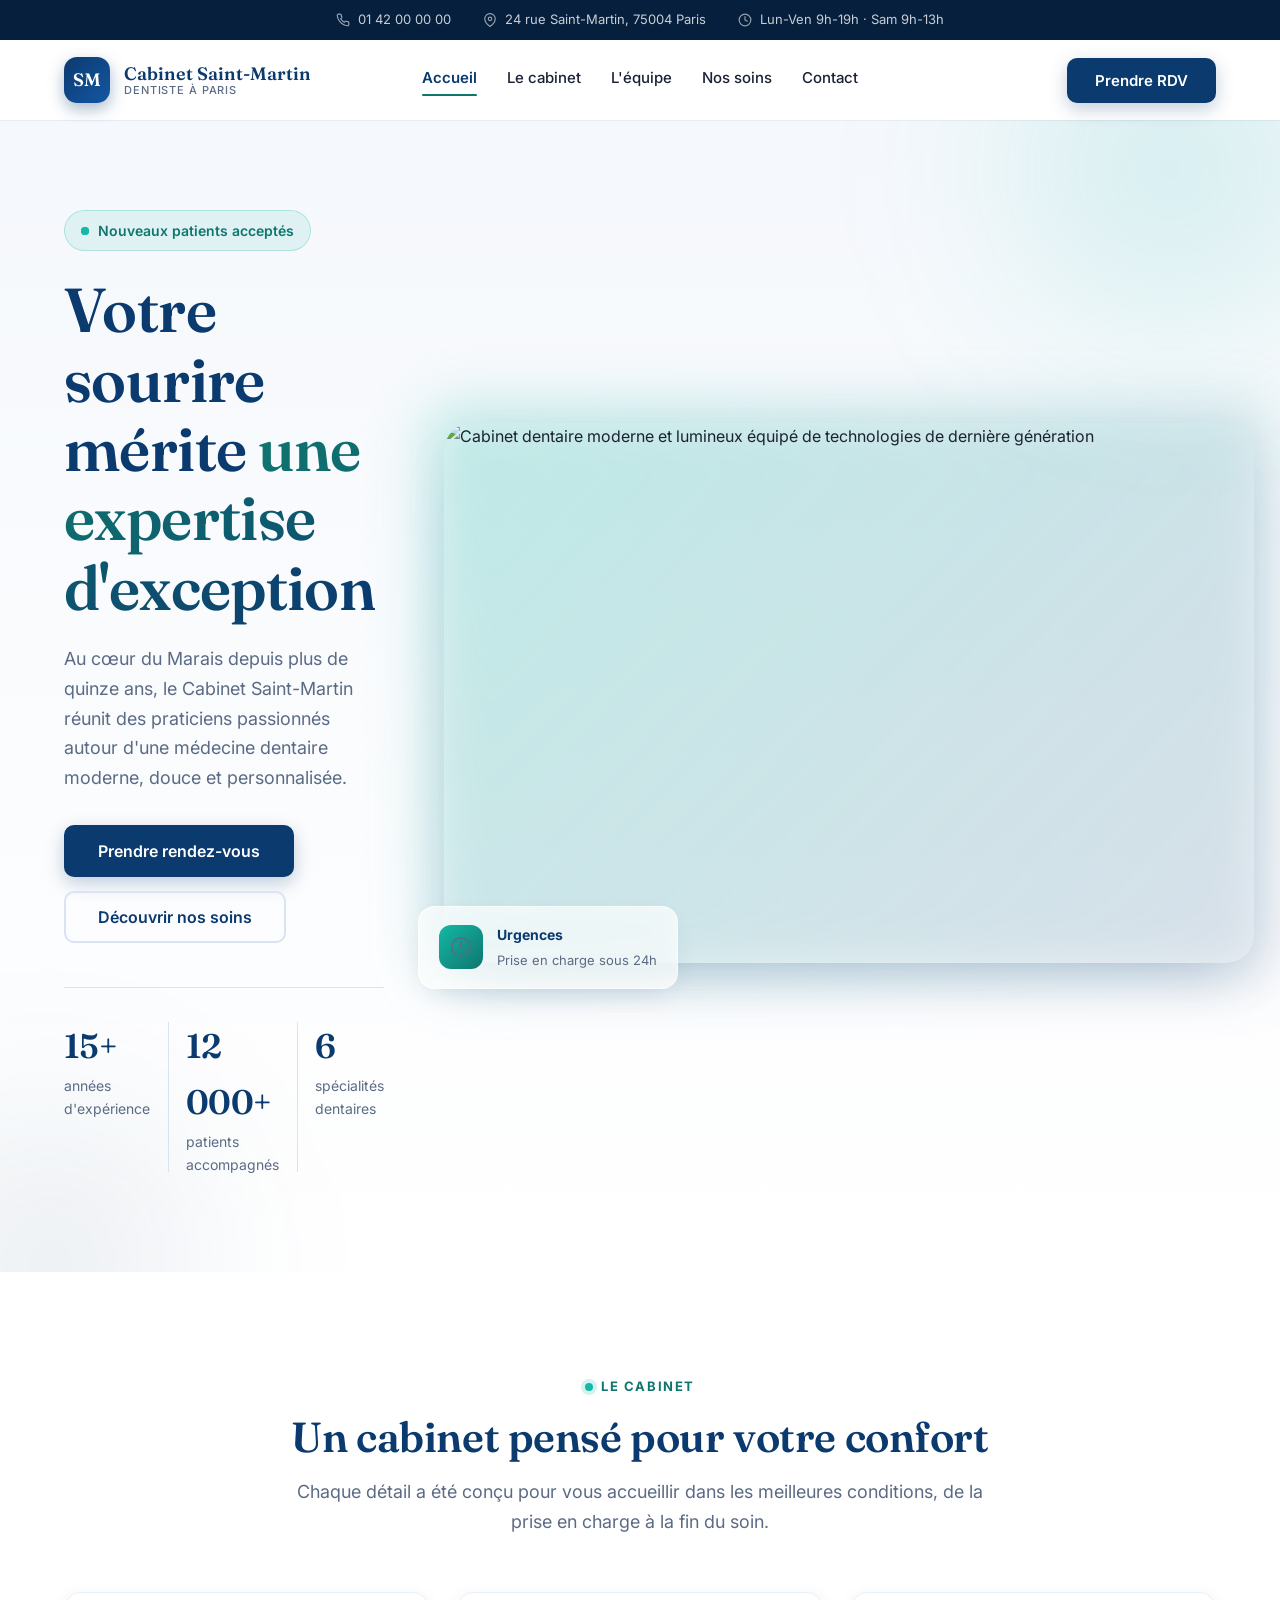
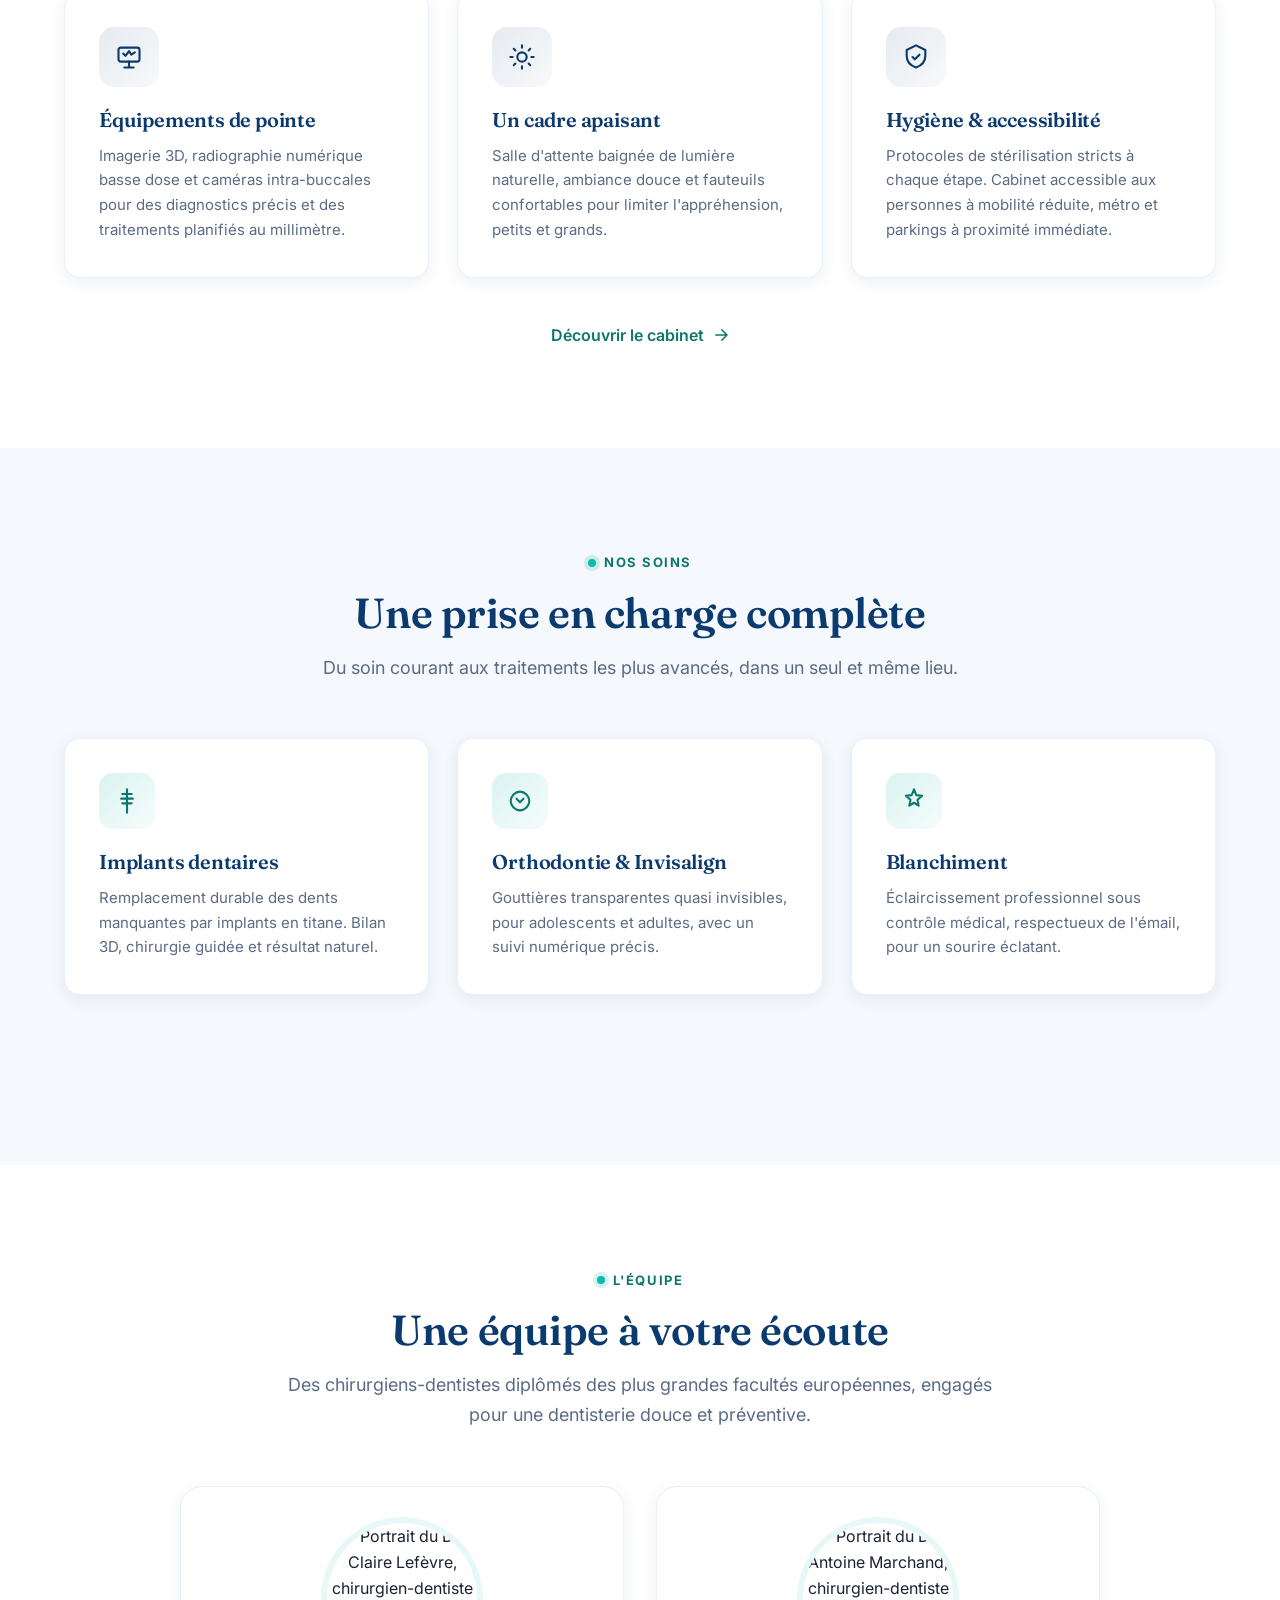
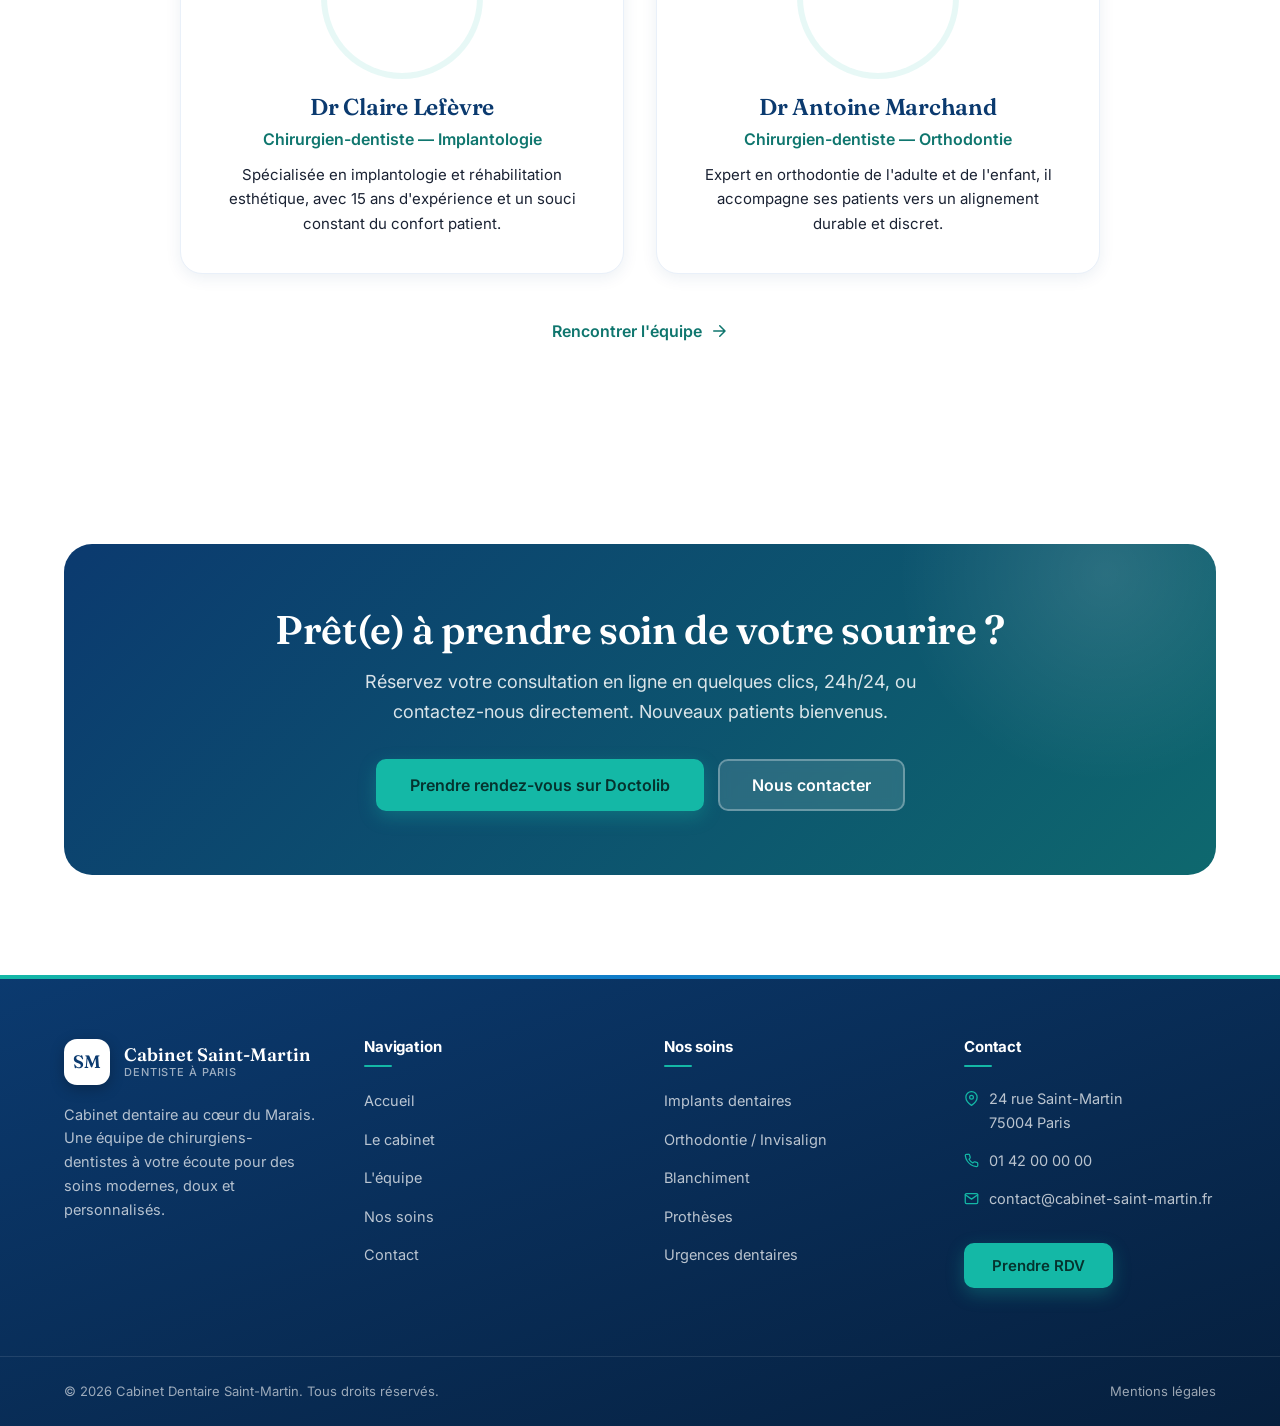
==== commit 615326bb: "mise à jour site" ====
--- a/index.html
+++ b/index.html
@@ -33,7 +33,7 @@
       href="https://fonts.googleapis.com/css2?family=Fraunces:opsz,wght@9..144,400;9..144,500;9..144,600&family=Inter:wght@400;500;600;700;800&display=swap"
       rel="stylesheet"
     />
-    <link rel="stylesheet" href="style.css?v=8" />
+    <link rel="stylesheet" href="style.css?v=10" />
     <script type="application/ld+json">
       {
         "@context": "https://schema.org",
@@ -436,6 +436,6 @@
       </div>
     </footer>
 
-    <script src="script.js?v=8"></script>
+    <script src="script.js?v=10"></script>
   </body>
 </html>
--- a/style.css
+++ b/style.css
@@ -395,6 +395,36 @@
   background: var(--white);
 }
 
+/* Bug 1 — Menu mobile ouvert : header plein blanc + texte lisible
+   (même sur les pages à hero sombre où le header est transparent) */
+.header:has(.nav-mobile.open) {
+  background: #ffffff;
+  box-shadow: 0 4px 24px rgba(11, 58, 111, 0.1);
+}
+.dark-hero .header:has(.nav-mobile.open) .logo-mark {
+  background: linear-gradient(135deg, var(--navy) 0%, #1457a3 100%);
+  color: var(--white);
+}
+.dark-hero .header:has(.nav-mobile.open) .logo-name {
+  color: var(--navy);
+}
+.dark-hero .header:has(.nav-mobile.open) .logo-sub {
+  color: var(--muted);
+}
+.dark-hero .header:has(.nav-mobile.open) .hamburger span {
+  background: var(--navy);
+}
+.nav-mobile {
+  background: #ffffff;
+}
+.nav-mobile a {
+  color: var(--text);
+}
+/* Le bouton RDV du menu reste blanc sur fond navy (sinon écrasé par .nav-mobile a) */
+.nav-mobile a.btn-primary {
+  color: var(--white);
+}
+
 .header-inner {
   display: grid;
   grid-template-columns: 1fr auto 1fr;
@@ -1471,6 +1501,7 @@
 .footer-grid {
   display: grid;
   grid-template-columns: repeat(4, minmax(0, 1fr));
+  align-items: start;
   gap: 48px;
   padding-top: 64px;
   padding-bottom: 48px;
@@ -1571,6 +1602,7 @@
   justify-self: start;
 }
 .footer-bottom {
+  margin-top: 20px;
   border-top: 1px solid rgba(255, 255, 255, 0.1);
   padding: 24px 0;
 }
@@ -1623,6 +1655,14 @@
   }
   .hamburger {
     display: flex;
+  }
+  /* Bug 2 — header mobile : logo à gauche, actions à droite */
+  .header-inner {
+    display: flex;
+    justify-content: space-between;
+  }
+  .header-actions {
+    margin-left: auto;
   }
   .header-actions .btn-primary {
     padding: 10px 18px;
